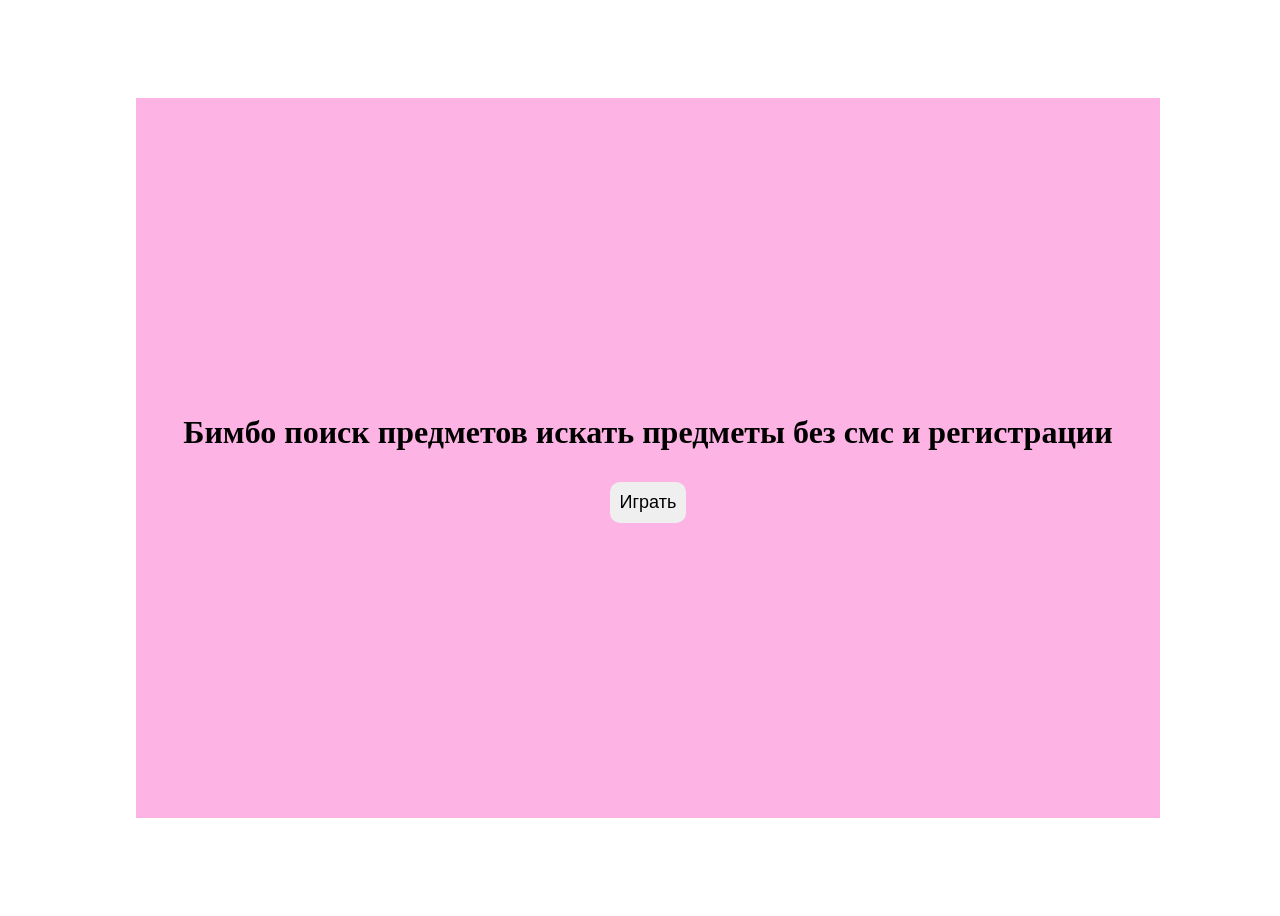
==== index.html @ fc6ca027 "срань лютая" ====
<!DOCTYPE html>
<html lang="en">
<head>
    <meta charset="UTF-8">
    <link rel="stylesheet" href="styles/main.css">
    <link rel="stylesheet" href="styles/game.css">
    <title>cool game</title>
</head>
<body>
<!--TODO рефактор: вынести в отдельный класс экраны-->
    <div id="game-wrapper">
        <div id="game-container">
            <div id="menu">
                <h1>Бимбо поиск предметов искать предметы без смс и регистрации</h1>
                <button id="menu-button">Играть</button>
            </div>
            <div id="tutorial" style="display: none">
                <h1>Мы тут просто картинку какую-нибудь покажем с инструкцией</h1>
                <button id="next-button">Дальше</button>
            </div>
            <div id="playing" style="display: none">
                <button id="pause-button">Пауза</button>
                <div id="game-field"></div>
                <div id="items-bar"></div>
            </div>
            <div id="paused" style="display: none">
                <div id="paused-modal">
                    <h1>Пауза няшно</h1>
                    <button id="back-to-game-button">Обратно к игре</button>
                    <button class="restart-button">Заново</button>
                </div>
            </div>
            <div id="win" style="display: none">
                <h1>Ура победа ура ура победа ура победа</h1>
                <button class="restart-button">Заново</button>
                <button id="back-to-menu-button">В меню</button>
            </div>
        </div>
    </div>


    <script src="js/game.js"></script>
</body>
</html>
---- styles/game.css ----
#game-wrapper {
    width: 100vw;
    height: 100vh;
    display: flex;
    align-items: center;
    justify-content: center;
}

#game-container {
    position: relative;
    width: 80vw;
    height: 80vh;
    /*background: #000;*/
}

#game-container button {
    border: none;
    border-radius: 10px;
    padding: 10px;
    font-size: large;
}

#items-bar {
    position: absolute;
    background-color: gray;
    width: 100%;
    height: 15%;
    bottom: 0;
    display: flex;
    align-items: center;
    justify-content: center;
    gap: 10px;
    padding: 10px;
    box-sizing: border-box;
}

#game-field {
    position: absolute;
    height: 85%;
    width: 100%;
}

.item {
    position: relative;
    height: 50px;
    aspect-ratio: 1;
}

.item.bar {
    height: 100%;
}

#pause-button {
    position: absolute;
    top: 0;
    right: 0;
    z-index: 100;
    margin: 10px;
}

#playing, #menu, #tutorial, #win, #paused {
    position: absolute;
    top: 0;
    left: 0;
    width: 100%;
    height: 100%;
    display: flex;
    flex-direction: column;
    align-items: center;
    justify-content: center;
    gap: 10px;
    background-color: #fdb4e4;
}

#paused {
    background-color: transparent !important;
    backdrop-filter: blur(5px);
}

#paused-modal {
    display: flex;
    flex-direction: column;
    gap: 10px;
    align-items: center;
    justify-content: center;
    background-color: #f5deeb;
    width: 50%;
    height: 50%;
    border-radius: 10px;
    z-index: 101;
}

#playing.is-paused .item {
    pointer-events: none;
}
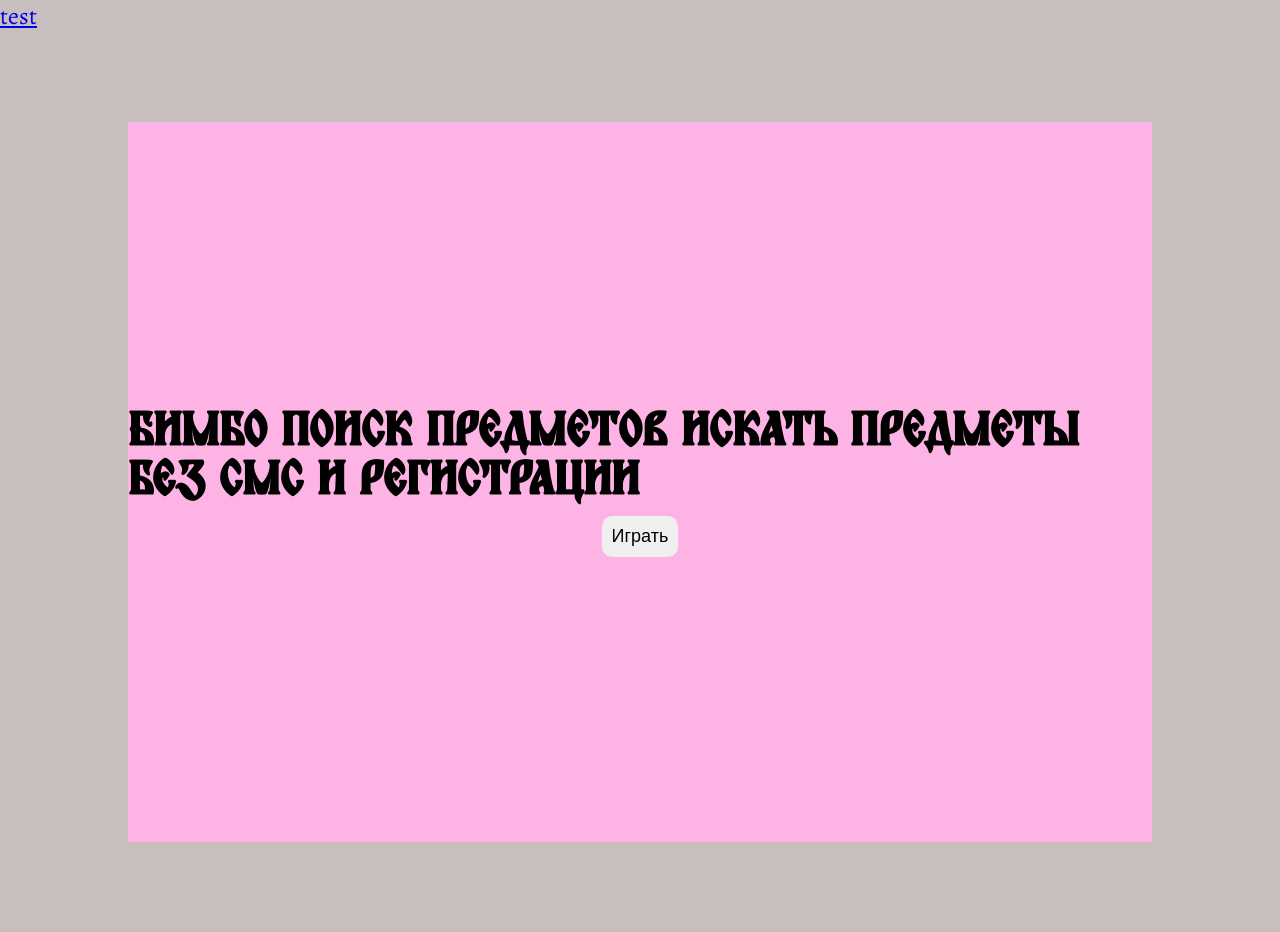
==== commit ae453ec4: "апдейт индекс хтмл" ====
--- a/index.html
+++ b/index.html
@@ -7,6 +7,7 @@
     <title>cool game</title>
 </head>
 <body>
+<a href="main.html">test</a>
 <!--TODO рефактор: вынести в отдельный класс экраны-->
     <div id="game-wrapper">
         <div id="game-container">
--- a/styles/main.css
+++ b/styles/main.css
@@ -0,0 +1,72 @@
+@font-face {
+    font-family: 'Alegreya';
+    src: url('../fonts/Alegreya.ttf') format('truetype');
+    font-weight: 400;
+    font-style: normal;
+}
+
+@font-face {
+    font-family: 'Alegreya';
+    src: url('../fonts/Alegreya-Italic.ttf') format('truetype');
+    font-weight: 400;
+    font-style: italic;
+}
+
+@font-face {
+    font-family: 'Volshebstvo';
+    src: url('../fonts/TDVolshebstvo.otf') format('opentype');
+    font-weight: 400;
+    font-style: normal;
+}
+
+h1, h2, h3, h4, h5, h6 {
+    margin: 0;
+    padding: 0;
+    font-family: 'Volshebstvo', fantasy !important;
+}
+
+p {
+    margin: 0;
+    padding: 0;
+}
+
+body {
+    width: 100vw;
+    margin: 0;
+    padding: 0;
+    font-family: 'Alegreya', serif;
+    font-size: 1.5rem;
+    background: #c9bebe;
+    overflow-x: hidden;
+}
+
+.navbar-brand, .nav-link {
+    font-size: 1.5rem !important;
+    color: #5D312D !important;
+}
+
+footer {
+    background-image: url("/images/backgrounds/footer.png");
+    background-size: cover;
+}
+
+footer a {
+    text-decoration: none;
+    color: #505C50;
+}
+
+footer a:hover {
+    text-decoration: none;
+    color: #E5E5D6;
+}
+
+.section-title {
+    width: 100%;
+    text-align: center;
+    font-size: 4.5rem;
+    padding: 15vh 0 5vh;
+}
+
+.centered-text {
+    text-align: center;
+}
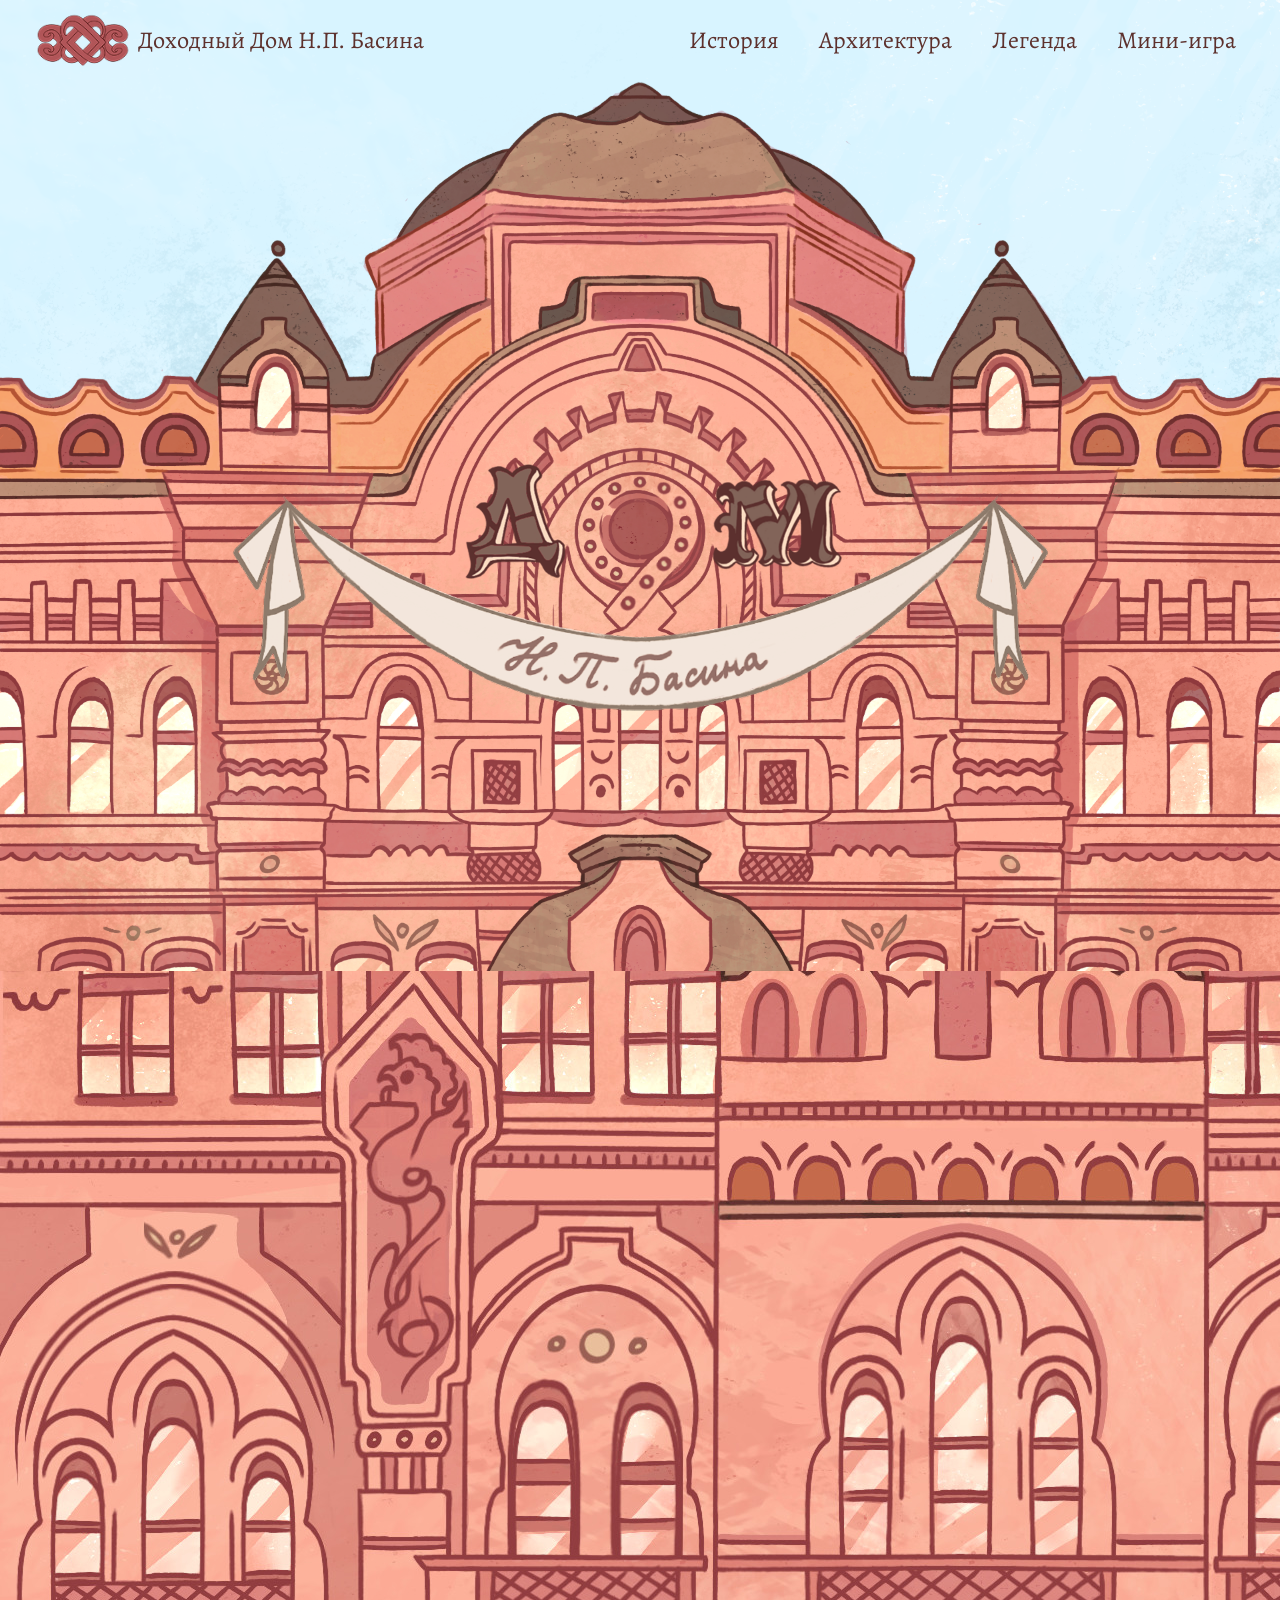
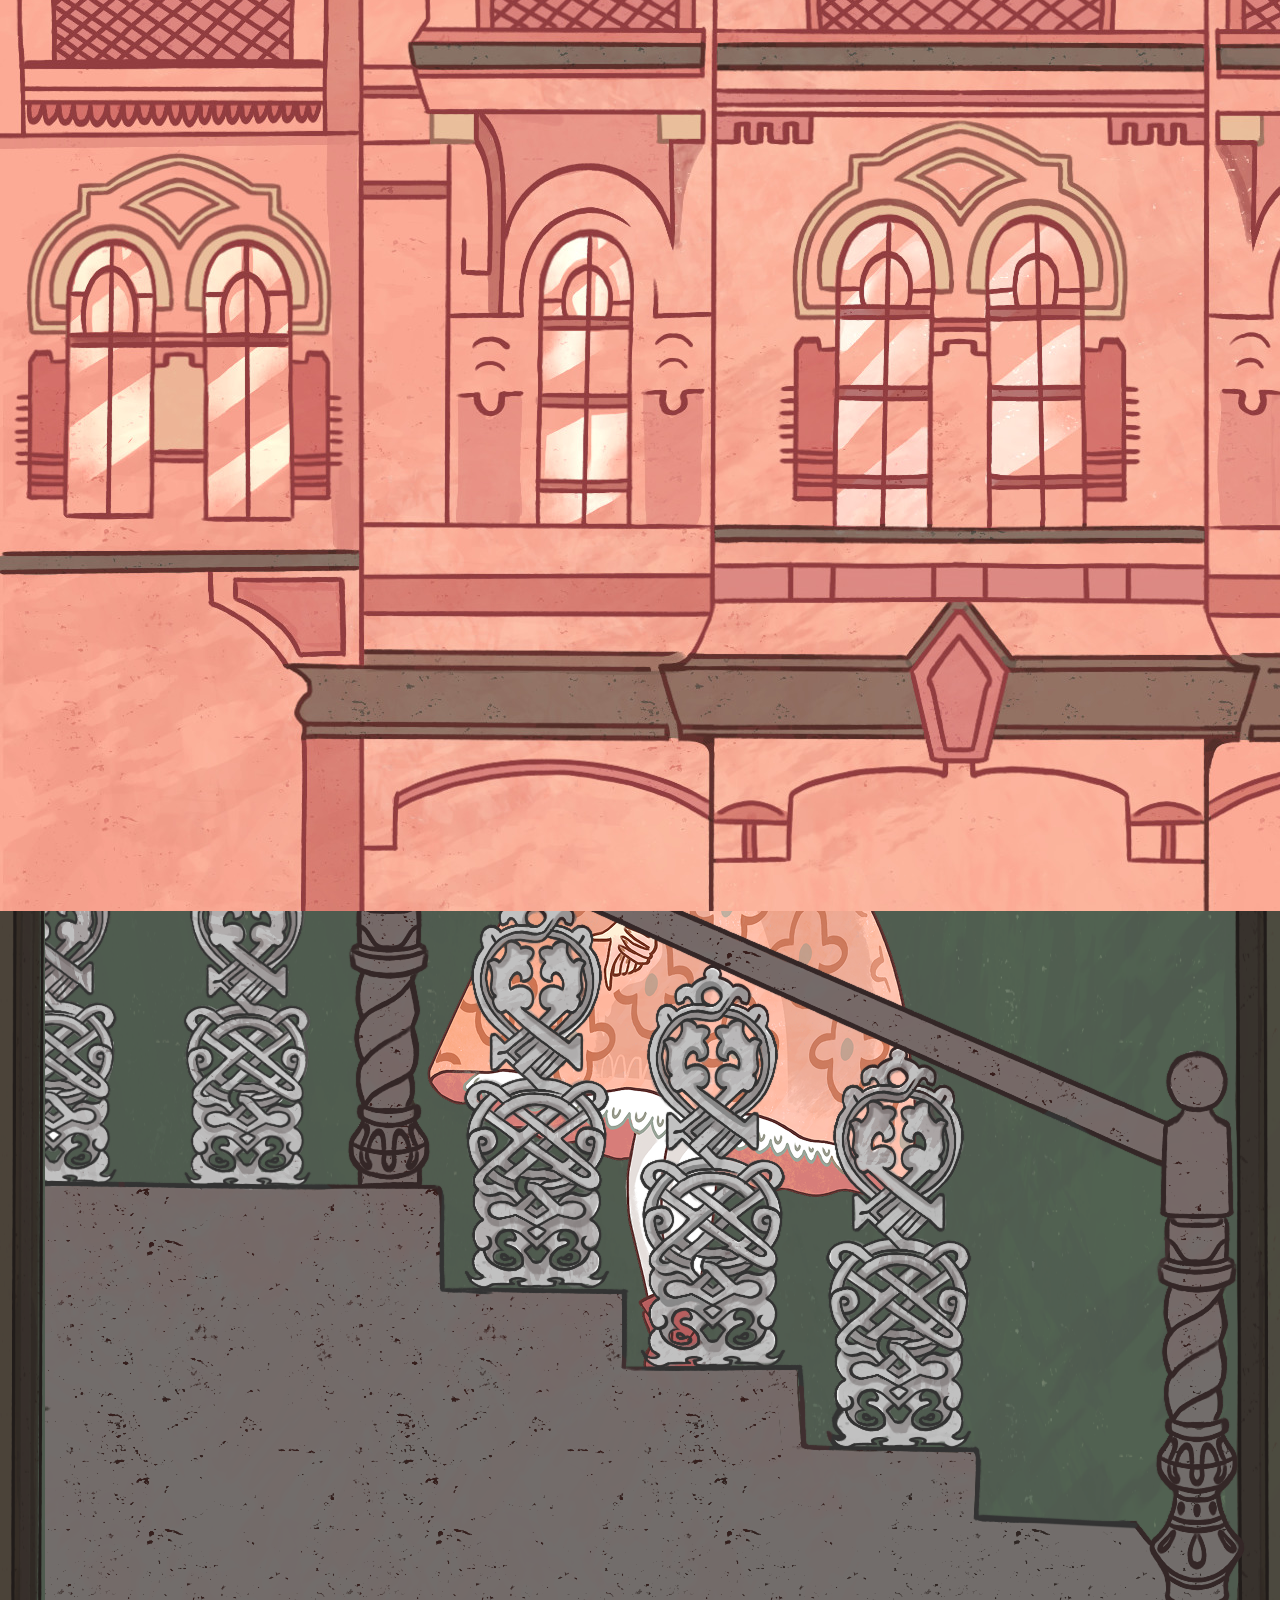
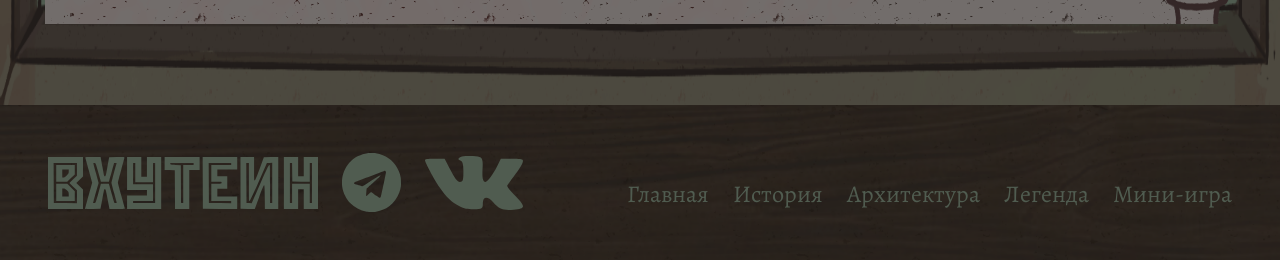
==== commit 0e57c94c: "ёптель" ====
--- a/index.html
+++ b/index.html
@@ -1,45 +1,104 @@
 <!DOCTYPE html>
 <html lang="en">
 <head>
+    <link href="https://cdn.jsdelivr.net/npm/bootstrap@5.3.2/dist/css/bootstrap.min.css" rel="stylesheet">
+    <link rel="stylesheet" href="styles/main.css">
+    <link rel="stylesheet" href="styles/index-page.css">
     <meta charset="UTF-8">
-    <link rel="stylesheet" href="styles/main.css">
-    <link rel="stylesheet" href="styles/game.css">
-    <title>cool game</title>
+    <title>Доходный дом Басина</title>
 </head>
 <body>
-<a href="main.html">test</a>
-<!--TODO рефактор: вынести в отдельный класс экраны-->
-    <div id="game-wrapper">
-        <div id="game-container">
-            <div id="menu">
-                <h1>Бимбо поиск предметов искать предметы без смс и регистрации</h1>
-                <button id="menu-button">Играть</button>
-            </div>
-            <div id="tutorial" style="display: none">
-                <h1>Мы тут просто картинку какую-нибудь покажем с инструкцией</h1>
-                <button id="next-button">Дальше</button>
-            </div>
-            <div id="playing" style="display: none">
-                <button id="pause-button">Пауза</button>
-                <div id="game-field"></div>
-                <div id="items-bar"></div>
-            </div>
-            <div id="paused" style="display: none">
-                <div id="paused-modal">
-                    <h1>Пауза няшно</h1>
-                    <button id="back-to-game-button">Обратно к игре</button>
-                    <button class="restart-button">Заново</button>
-                </div>
-            </div>
-            <div id="win" style="display: none">
-                <h1>Ура победа ура ура победа ура победа</h1>
-                <button class="restart-button">Заново</button>
-                <button id="back-to-menu-button">В меню</button>
+<nav class="navbar navbar-expand-lg">
+    <div class="container-fluid mx-4 d-flex align-items-center">
+        <a class="navbar-brand d-flex align-items-center gap-2" href="#">
+            <img src="images/logos/logo-red.png" alt="Logo" height="54" class="d-inline-block">
+            <span>Доходный Дом Н.П. Басина</span>
+        </a>
+        <div>
+            <button class="navbar-toggler" type="button" data-bs-toggle="collapse" data-bs-target="#navbarNav"
+                    aria-controls="navbarNav" aria-expanded="false" aria-label="Toggle navigation">
+                <span class="navbar-toggler-icon"></span>
+            </button>
+            <div class="collapse navbar-collapse" id="navbarNav">
+                <ul class="navbar-nav gap-4">
+                    <li class="nav-item">
+                        <a class="nav-link" href="#">История</a>
+                    </li>
+                    <li class="nav-item">
+                        <a class="nav-link" href="#">Архитектура</a>
+                    </li>
+                    <li class="nav-item">
+                        <a class="nav-link" href="#">Легенда</a>
+                    </li>
+                    <li class="nav-item">
+                        <a class="nav-link" href="game.html">Мини-игра</a>
+                    </li>
+                </ul>
             </div>
         </div>
     </div>
+</nav>
+<!--TODO типограф-->
+<main>
+    <div class="house-section">
+        <img src="images/elements/house1.png" alt="house">
+        <div class="house d-flex">
+            <img class="house-left" src="images/elements/Dom_niz_left.jpg" alt="">
+            <img class="house-right" src="images/elements/Dom_niz_right.jpg" alt="">
+        </div>
+    </div>
+    <section class="about-section">
+        <h3 class="section-title">О ДОМЕ</h3>
+        <p class="centered-text px-5">В 1879 году на площади Островского выросло необычное здание — розовое, как зефир,
+            с башенками и резными наличниками. Поговаривали, что архитектор вдохновлялся при его строении русскими
+            народными сказками. Его фасад похож на нежный рушник, расшитый бисером, а цвет придаёт
+            ему сходство со сказочным кукольным домиком</p>
+        <h3 class="section-title">ГАЛЕРЕЯ</h3>
 
+        <div class="d-flex align-items-center gap-5" id="gallery">
+            <img src="images/elements/gallery/1.png" alt=""/>
+            <img src="images/elements/gallery/2.png" alt=""/>
+            <img src="images/elements/gallery/3.png" alt=""/>
+            <img src="images/elements/gallery/4.png" alt=""/>
+        </div>
+        <img class="girl-image" src="images/elements/girl.png" alt=""/>
+    </section>
+</main>
 
-    <script src="js/game.js"></script>
+<footer class="container-fluid px-5 py-5 d-flex justify-content-between">
+    <div class="d-flex align-items-center gap-4">
+        <a href="#">
+            <svg width="270" height="52" viewBox="0 0 270 52" fill="none" xmlns="http://www.w3.org/2000/svg">
+                <path class="footer-svg" fill-rule="evenodd" clip-rule="evenodd"
+                      d="M0 26.0002V51.9803H17.496H34.992V42.247V32.5137L31.6539 29.2569L28.3163 26.0002L31.6539 22.7435L34.992 19.4867V9.75343V0.0201122H17.496H0V26.0002ZM37.3144 0.753421C37.4358 1.15695 39.023 6.93501 40.8417 13.5939L44.1478 25.701L40.6495 38.3169C38.7249 45.2557 37.1511 51.1728 37.1516 51.4662C37.152 51.8823 38.8368 51.9744 44.8131 51.8852L52.4742 51.7708L54.2972 42.133C55.2999 36.8322 56.1293 32.4479 56.1401 32.3905C56.1509 32.3331 56.5138 32.2857 56.9467 32.2857C57.6124 32.2857 57.8811 33.0743 58.6941 37.4189C59.2224 40.2423 60.0631 44.6736 60.5625 47.2662L61.4701 51.9803H69.1831C73.4253 51.9803 76.896 51.8931 76.896 51.7867C76.896 51.6803 75.3244 45.976 73.4037 39.1109C71.4826 32.2459 69.908 26.2516 69.9045 25.7907C69.9006 25.3298 71.375 19.5676 73.1808 12.9854C74.9866 6.40367 76.464 0.789458 76.464 0.509543C76.464 0.125289 74.5909 0.0289108 68.815 0.115232L61.166 0.229629L60.8701 1.69625C60.7077 2.50289 59.9391 6.79254 59.1624 11.2293C57.9329 18.251 57.6482 19.2957 56.9631 19.2957C56.0403 19.2957 56.1337 19.643 54.4277 9.86741C53.7037 5.71897 53.0042 1.80645 52.8733 1.17246L52.6353 0.0201122H44.8645C37.6678 0.0201122 37.1101 0.0741675 37.3144 0.753421ZM79.056 16.5719V33.1238H88.992H98.928V35.8475V38.5712H88.992H79.056V45.2758V51.9803H96.12H113.184V26.0002V0.0201122H106.056H98.928V9.86741V19.7147H96.12H93.312V9.86741V0.0201122H86.184H79.056V16.5719ZM116.64 6.50173V12.9838L121.716 13.1015L126.792 13.2197L126.904 32.6L127.017 51.9803H134.14H141.264V32.4952V13.0102H146.448H151.632V6.51514V0.0201122H134.136H116.64V6.50173ZM154.761 25.8955L154.872 51.7708L172.044 51.8802L189.216 51.9899V45.6994V39.4093H179.28H169.344V35.638V31.8667H174.312H179.28V25.5812V19.2957H174.312H169.344V15.9434V12.5911H179.28H189.216V6.30562V0.0201122H171.933H154.65L154.761 25.8955ZM192.488 25.8955L192.521 51.7708L199.659 51.8852L206.796 52L211.108 40.1522C214.02 32.1504 215.619 28.3049 216.034 28.3049C216.547 28.3049 216.667 30.2408 216.763 40.1426L216.877 51.9803H223.567H230.256V25.9902V0L223.055 0.114813L215.853 0.229629L211.657 11.7531C208.713 19.84 207.253 23.3167 206.763 23.4118C206.132 23.5342 206.064 22.3957 206.064 11.7836V0.0201122H199.26H192.456L192.488 25.8955ZM235.872 26.0002V51.9803H243H250.128V42.133V32.2857H252.936H255.744V42.133V51.9803H262.872H270V26.0002V0.0201122H262.872H255.744V9.65789V19.2957H252.936H250.128V9.65789V0.0201122H243H235.872V26.0002ZM28.944 12.2685V18.6504L25.1731 22.3253L21.4021 26.0002L25.1731 29.6751L28.944 33.3501V39.7387V46.1277L17.388 46.0158L5.832 45.9043L5.71968 25.8955L5.60779 5.88659H17.2757H28.944V12.2685ZM50.3228 15.4196L52.9096 24.7431H56.8987H60.8878L61.5272 22.5432C62.907 17.7951 66.096 6.32615 66.096 6.11245C66.096 5.98841 66.6922 5.88659 67.4209 5.88659C68.4793 5.88659 68.7018 6.0345 68.5256 6.61989C67.1898 11.0541 63.504 25.1948 63.504 25.8833C63.504 26.3769 64.6704 30.9553 66.096 36.057C67.5216 41.1588 68.688 45.5087 68.688 45.7233C68.688 45.9383 68.1506 46.1138 67.4939 46.1138C66.3124 46.1138 66.2774 46.0346 64.2242 38.676C63.0828 34.5854 61.8568 30.248 61.5 29.0382L60.8507 26.8383L56.8853 26.84L52.92 26.8416L50.8036 34.4873C47.3774 46.866 47.6721 46.1138 46.2482 46.1138H45.0101L45.6447 43.7044C45.9937 42.3794 47.2539 37.8258 48.4453 33.5856L50.611 25.8766L47.9853 16.349C46.5415 11.109 45.36 6.59894 45.36 6.32615C45.36 6.03325 45.8447 5.88491 46.548 5.96369C47.714 6.09359 47.7844 6.27 50.3228 15.4196ZM87.264 15.5244V25.1621H96.12H104.976V15.5244V5.88659H106.056H107.136V26.0002V46.1138H96.12H85.104V45.0662V44.0187H95.04H104.976V35.638V27.2573H95.04H85.104V16.5719V5.88659H86.184H87.264V15.5244ZM145.584 6.93417V7.98175H140.4H135.216V27.0478V46.1138H134.136C133.306 46.1138 133.054 45.8955 133.05 45.171C133.046 44.6522 132.997 36.1199 132.942 26.2097L132.84 8.19127L127.656 7.98175C122.685 7.78062 122.466 7.73369 122.334 6.82941L122.196 5.88659H133.89H145.584V6.93417ZM183.168 6.93417V7.98175H173.232H163.296V16.3624V24.7431H168.51C173.67 24.7431 173.723 24.7527 173.586 25.6859C173.453 26.5948 173.265 26.6329 168.372 26.7469L163.296 26.8647V35.4419V44.0187H173.232H183.168V45.0734V46.1281L172.044 46.0162L160.92 45.9043L160.808 25.8955L160.696 5.88659H171.932H183.168V6.93417ZM200.88 24.9832C200.88 42.4796 200.94 44.0689 201.59 43.9445C202.075 43.8523 204.939 37.8191 210.606 24.9526L218.911 6.0961L221.559 5.97123L224.208 5.84678V25.9801V46.1138H223.128H222.048V27.0478C222.048 9.11021 222.003 7.98175 221.286 7.98175C220.692 7.98175 218.665 12.1968 212.106 27.0646L203.688 46.1474L201.096 46.0258L198.504 45.9043L198.392 25.8955L198.28 5.88659H199.58H200.88V24.9832ZM244.18 15.2101L244.296 24.5336L253.044 24.6471L261.792 24.7603V15.3236V5.88659H262.872H263.952V26.0002V46.1138H262.872H261.792V36.4761V26.8383H252.936H244.08V36.4761V46.1138H243H241.92V26.0002V5.88659H242.992H244.064L244.18 15.2101ZM8.208 16.3624V24.7431H13.7074H19.2067L22.9954 21.0854L26.784 17.4276V12.7047V7.98175H17.496H8.208V16.3624ZM20.736 14.5673C20.736 16.3595 20.5468 16.7295 18.7004 18.5481C17.2359 19.99 16.3266 20.5528 15.4604 20.5528H14.256V16.5719V12.5911H17.496H20.736V14.5673ZM8.208 35.4285V44.0187H17.496H26.784V39.1457V34.2728L23.0338 30.5555L19.2836 26.8383H13.7458H8.208V35.4285ZM18.8836 33.2109C20.6029 34.8477 20.736 35.1335 20.736 37.1918V39.4093H17.496H14.256V35.4285V31.4477H15.6436C16.6925 31.4477 17.4835 31.878 18.8836 33.2109Z"
+                      fill="#505C50"/>
+            </svg>
+        </a>
+        <a href="#">
+            <svg width="59" height="59" viewBox="0 0 59 59" fill="none" xmlns="http://www.w3.org/2000/svg">
+                <path class="footer-svg" fill-rule="evenodd" clip-rule="evenodd"
+                      d="M25.4358 0.157098C22.1748 0.647005 19.2283 1.58454 16.1743 3.10401C13.2845 4.54183 11.1612 6.02181 9.05173 8.06845C4.25227 12.725 1.10725 18.9332 0.171836 25.5968C-0.0577242 27.2326 -0.0571664 31.7515 0.17284 33.3902C0.626717 36.624 1.64078 39.8576 3.14407 42.8651C3.86488 44.3074 4.12176 44.7501 5.05941 46.1662C6.22149 47.9214 6.61346 48.408 8.14632 49.9985C12.479 54.4943 18.1391 57.466 24.7666 58.7249C26.0445 58.9677 31.6478 59.0745 33.0767 58.8833C38.3356 58.1799 43.4117 56.1169 47.5478 53.0019C51.7995 49.8 55.2682 45.0808 57.2044 39.8639C58.0416 37.6081 58.6131 35.3539 58.9009 33.1711C59.0937 31.7089 58.986 25.8933 58.7431 24.6556C57.8227 19.9643 56.5401 16.8352 53.8892 12.8141C51.9226 9.83097 50.0647 7.86655 47.203 5.74496C43.3347 2.87702 38.7099 0.961563 33.8376 0.209524C32.6544 0.0269248 31.8874 -0.00899274 29.3957 0.0017156C27.5917 0.00941223 26.0037 0.071766 25.4358 0.157098ZM43.5193 18.2667C44.1784 18.9259 44.1831 18.8781 42.8367 25.1399C42.2886 27.6885 41.3618 32.0273 40.9543 33.952C38.8583 43.8515 38.7974 44.0962 38.3374 44.4779C38.0236 44.7385 37.4303 44.7527 36.8878 44.5127C36.605 44.3876 35.5062 43.6396 34.4462 42.8503C30.2928 39.758 29.1405 38.9157 29.0629 38.9157C29.0187 38.9157 28.1201 39.7364 27.0661 40.7393C25.1784 42.5357 24.969 42.7059 24.3664 42.935L24.0628 43.0505L24.1411 41.7918C24.1842 41.0996 24.3072 39.41 24.4146 38.0373L24.6099 35.5415L24.995 35.2022C25.2068 35.0154 25.8521 34.4319 26.4291 33.9054C27.0061 33.3788 27.5337 32.8979 27.6015 32.8365C30.2083 30.4772 30.4333 30.2716 32.1861 28.6462C32.6778 28.1901 33.8797 27.0891 34.8569 26.1996C35.8341 25.31 36.9552 24.2822 37.3483 23.9155C37.7414 23.5488 38.1582 23.182 38.2748 23.1005C38.3913 23.0189 38.4866 22.8295 38.4866 22.6795C38.4866 22.4501 38.4329 22.407 38.1464 22.407C37.7592 22.407 37.4033 22.575 36.3697 23.2459C35.9696 23.5055 34.7387 24.2837 33.6344 24.9751C32.5301 25.6666 31.2501 26.4702 30.79 26.7609C30.3299 27.0516 28.9746 27.9046 27.7783 28.6568C26.582 29.4088 25.3522 30.1859 25.0454 30.3834C23.0817 31.6484 20.4547 33.2633 20.3605 33.2632C20.2401 33.2632 13.328 31.1743 12.7754 30.9709C12.0282 30.6958 11.8587 30.2661 12.2841 29.7252C12.6066 29.3153 12.9289 29.1663 16.2932 27.8741C19.1885 26.7621 21.3178 25.9388 24.0973 24.8567C24.8642 24.5582 26.8218 23.8057 28.4476 23.1846C31.2988 22.0955 33.3066 21.3206 36.2557 20.1712C37.3388 19.7491 41.0911 18.3163 42.1676 17.9139C42.6676 17.7269 43.0896 17.8371 43.5193 18.2667Z"
+                      fill="#505C50"/>
+            </svg>
+        </a>
+        <a href="#">
+            <svg width="98" height="54" viewBox="0 0 98 54" fill="none" xmlns="http://www.w3.org/2000/svg">
+                <path class="footer-svg" fill-rule="evenodd" clip-rule="evenodd"
+                      d="M38.0121 0.264353C33.8881 0.958905 31.9451 3.40141 34.817 4.28013C37.69 5.15884 38.4804 7.87811 38.3952 16.5958C38.3155 24.6789 37.8669 25.8881 34.9404 25.8881C32.4123 25.8881 29.9431 22.5795 24.1381 11.4182L19.6244 2.73633H9.81221C1.91245 2.73633 0 3.0373 0 4.28118C0 6.37852 9.44871 23.9749 14.4984 31.2835C21.4081 41.2808 26.9751 46.6194 34.0453 50.0248C39.6603 52.7304 42.0072 53.2492 48.6331 53.2492C57.1485 53.2492 57.8537 52.7756 57.8537 47.0593C57.8537 40.361 62.8357 40.0001 68.1986 46.311C74.0658 53.2134 78.0348 54.6615 88.6089 53.7585C101.104 52.6925 101.117 50.9919 88.7257 38.2721C84.6421 34.0796 81.9219 30.429 82.257 29.5871C82.5747 28.7894 85.4903 24.6705 88.7367 20.4348C95.8243 11.1867 98.6045 6.21751 97.8099 4.22014C97.3568 3.0836 94.7196 2.73633 86.5262 2.73633H75.8331L72.375 9.8397C68.2401 18.3343 62.6326 25.8881 60.4615 25.8881C57.9399 25.8881 57.0252 21.7502 57.5502 12.7337C58.1954 1.66714 57.3319 0.529547 47.964 0.0970308C44.0976 -0.0818689 39.6189 -0.0061012 38.0121 0.264353Z"
+                      fill="#505C50"/>
+            </svg>
+        </a>
+    </div>
+    <div class="d-flex align-items-end gap-4">
+        <a href="#">Главная</a>
+        <a href="#">История</a>
+        <a href="#">Архитектура</a>
+        <a href="#">Легенда</a>
+        <a href="#">Мини-игра</a>
+    </div>
+</footer>
+
+<script src="js/scroll.js"></script>
+<script src="js/slide-panels.js"></script>
 </body>
 </html>
--- a/styles/main.css
+++ b/styles/main.css
@@ -45,8 +45,16 @@
     color: #5D312D !important;
 }
 
+.nav-link {
+    transition: transform 0.3s ease;
+}
+
+.nav-link:hover {
+    transform: scale(1.1);
+}
+
 footer {
-    background-image: url("/images/backgrounds/footer.png");
+    background-image: url("../images/backgrounds/footer.png");
     background-size: cover;
 }
 
@@ -60,6 +68,10 @@
     color: #E5E5D6;
 }
 
+.footer-svg:hover {
+    fill: #E5E5D6  ;
+}
+
 .section-title {
     width: 100%;
     text-align: center;
--- a/styles/index-page.css
+++ b/styles/index-page.css
@@ -0,0 +1,72 @@
+body {
+    background-image: url("../images/backgrounds/sky-bg.png");
+    background-repeat: repeat;
+}
+
+.house-section img {
+    width: 100vw;
+    box-sizing: border-box;
+    margin: 0;
+}
+
+/*TODO вынести цвета в переменные*/
+.about-section {
+    background-image: url("../images/backgrounds/test-bg.png");
+    background-size: 100% 100%;
+    background-position: center;
+    background-repeat: no-repeat;
+    box-sizing: border-box;
+    color: #E5E5D6;
+    padding: 0 3.5vw 9vh;
+    position: relative;
+    overflow-x: hidden;
+    width: 100vw;
+    min-height: 150vh;
+}
+
+.house {
+    z-index: 200;
+    width: 100vw;
+    position: absolute;
+    transform: translate(0, -14vh);
+    overflow-x: hidden;
+}
+
+.house-left {
+    top: 0;
+    left: 0;
+    position: relative;
+    width: 50vw;
+    transition: transform 0.1s ease-out;
+    will-change: transform;
+}
+
+.house-right {
+    top: 0;
+    right: 0;
+    position: relative;
+    transition: transform 0.1s ease-out;
+    will-change: transform;
+    width: 50vw;
+}
+
+#gallery {
+    position: absolute;
+    height: 60vh;
+    overflow-x: hidden;
+    padding-left: 5vw;
+}
+
+#gallery img {
+    height: 100%;
+}
+
+.girl-image {
+    position: relative;
+    padding-top: 30vh;
+    box-sizing: content-box;
+    max-width: 100vw;
+    z-index: 100;
+}
+
+
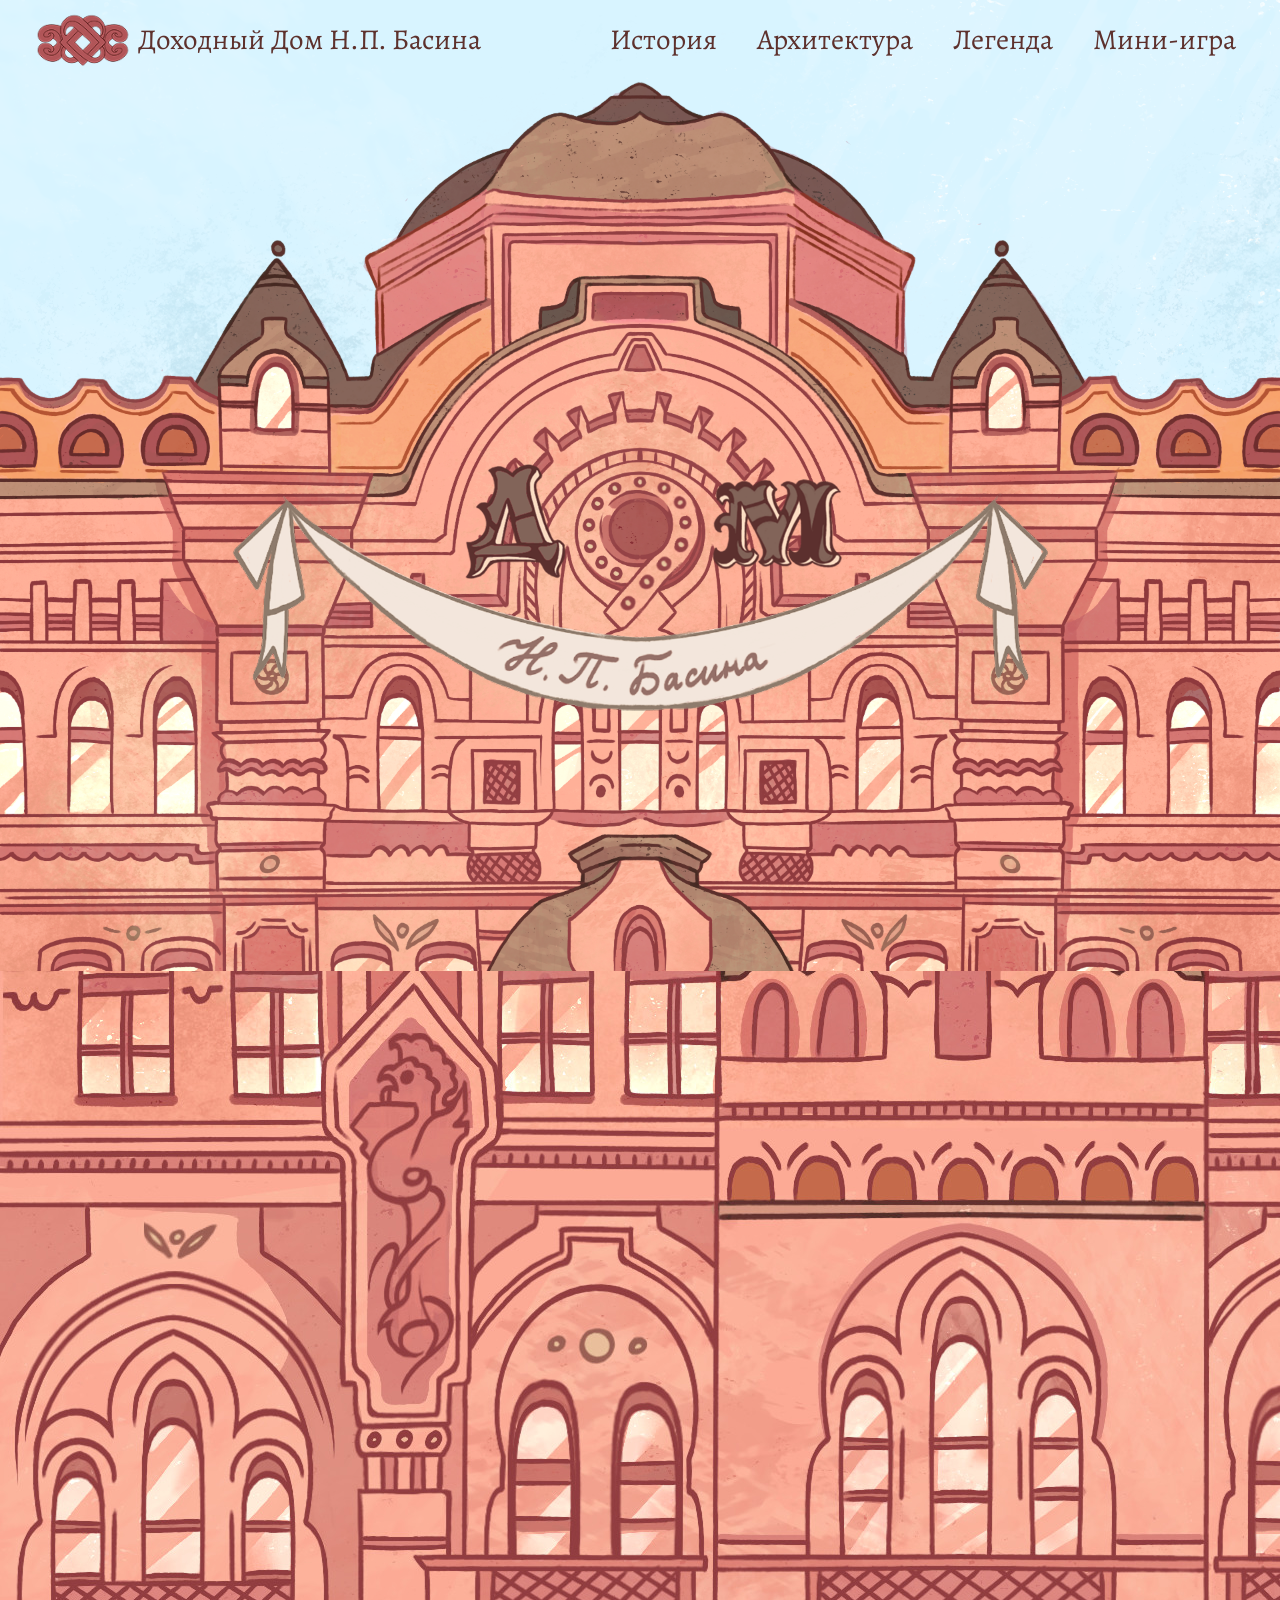
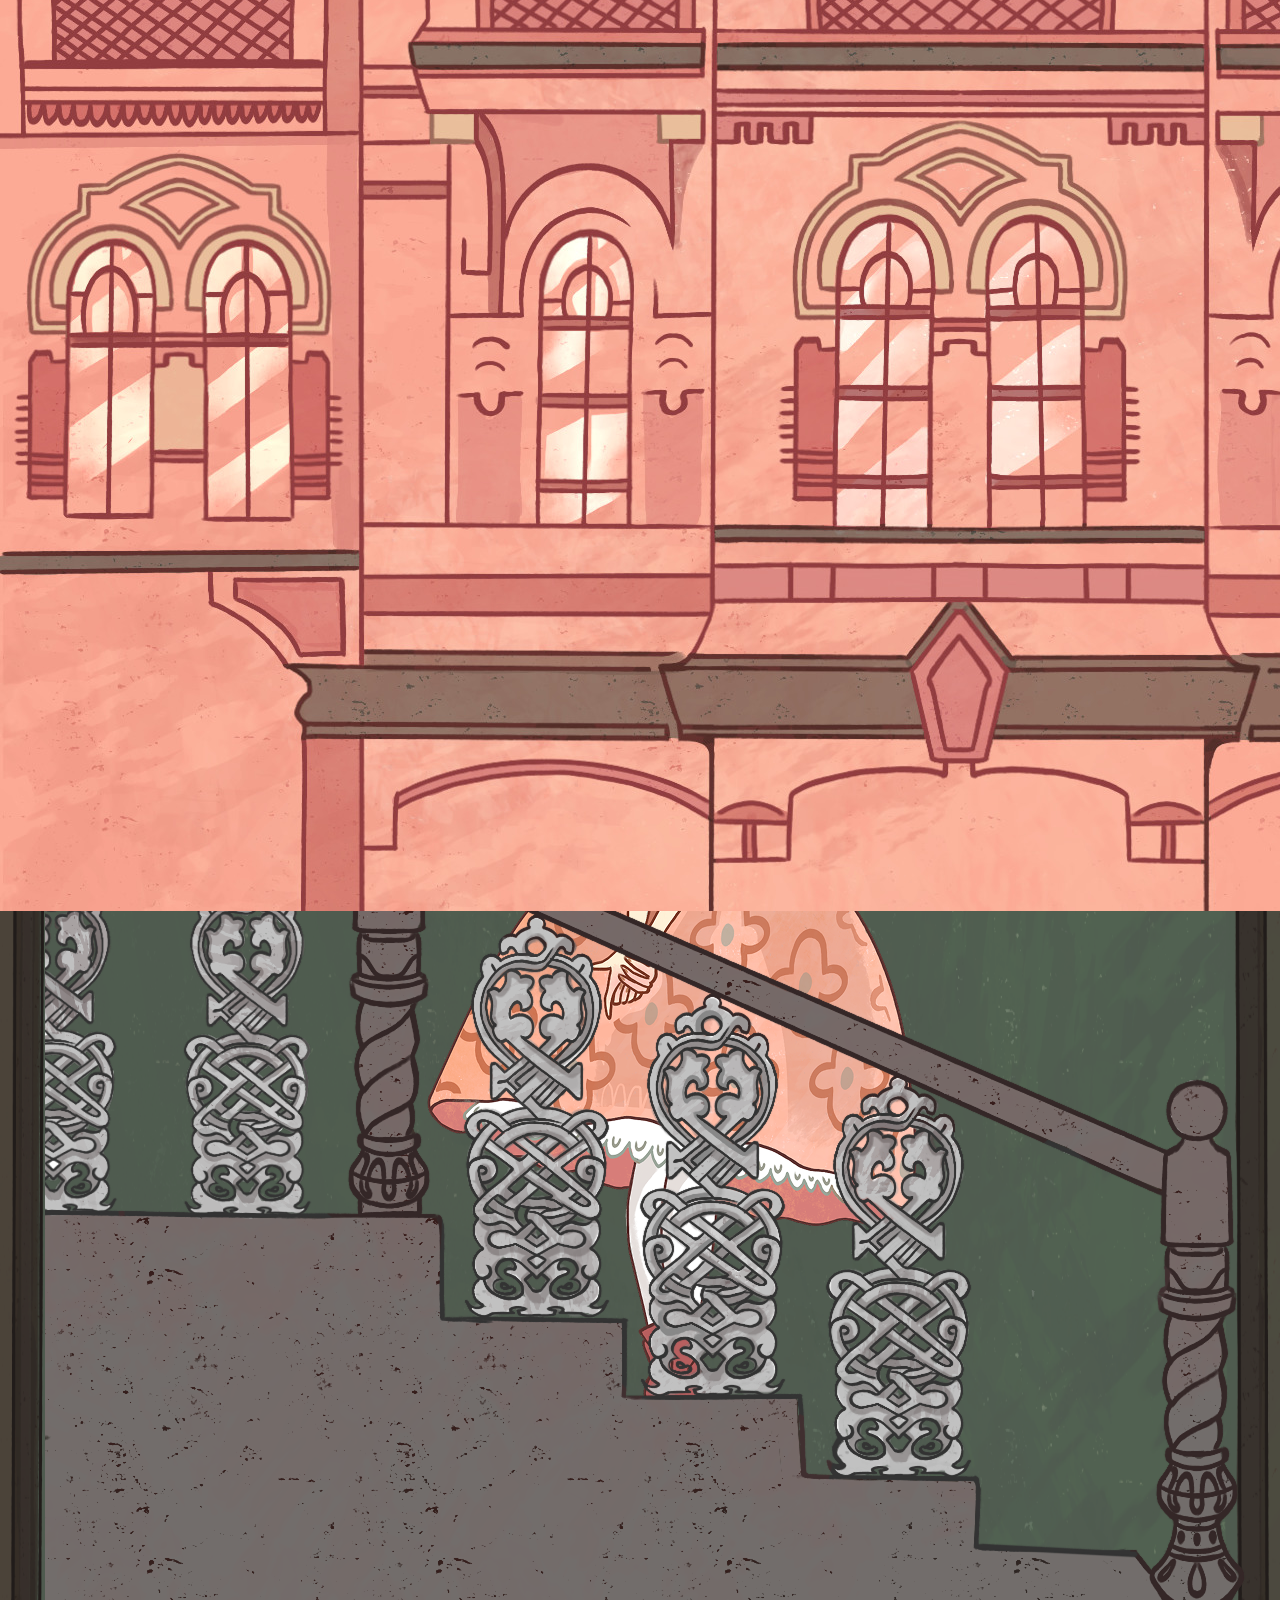
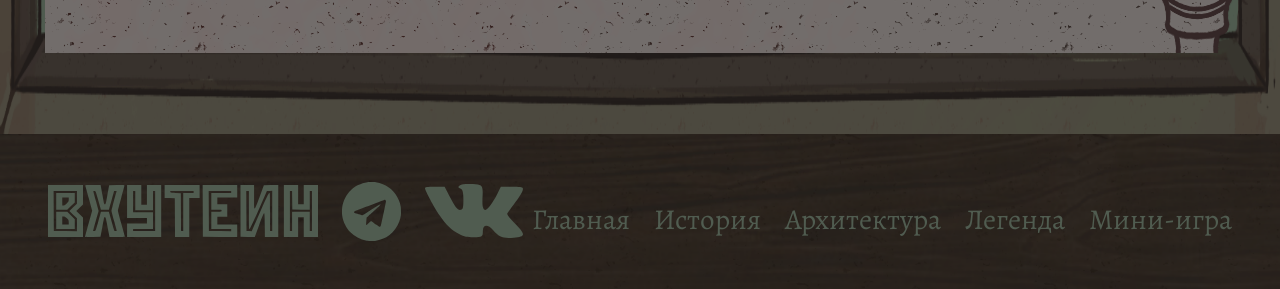
==== commit 0ea4331a: "вёрстка истории" ====
--- a/index.html
+++ b/index.html
@@ -5,7 +5,7 @@
     <link rel="stylesheet" href="styles/main.css">
     <link rel="stylesheet" href="styles/index-page.css">
     <meta charset="UTF-8">
-    <title>Доходный дом Басина</title>
+    <title>Доходный Дом Н.П. Басина</title>
 </head>
 <body>
 <nav class="navbar navbar-expand-lg">
@@ -22,7 +22,7 @@
             <div class="collapse navbar-collapse" id="navbarNav">
                 <ul class="navbar-nav gap-4">
                     <li class="nav-item">
-                        <a class="nav-link" href="#">История</a>
+                        <a class="nav-link" href="history.html">История</a>
                     </li>
                     <li class="nav-item">
                         <a class="nav-link" href="#">Архитектура</a>
@@ -99,6 +99,5 @@
 </footer>
 
 <script src="js/scroll.js"></script>
-<script src="js/slide-panels.js"></script>
 </body>
 </html>
--- a/styles/main.css
+++ b/styles/main.css
@@ -35,14 +35,13 @@
     margin: 0;
     padding: 0;
     font-family: 'Alegreya', serif;
-    font-size: 1.5rem;
+    font-size: 1.8rem;
     background: #c9bebe;
     overflow-x: hidden;
 }
 
 .navbar-brand, .nav-link {
-    font-size: 1.5rem !important;
-    color: #5D312D !important;
+    font-size: 1.8rem !important;
 }
 
 .nav-link {
--- a/styles/index-page.css
+++ b/styles/index-page.css
@@ -69,4 +69,6 @@
     z-index: 100;
 }
 
-
+.nav-link, .navbar-brand {
+    color: #5D312D !important;
+}
